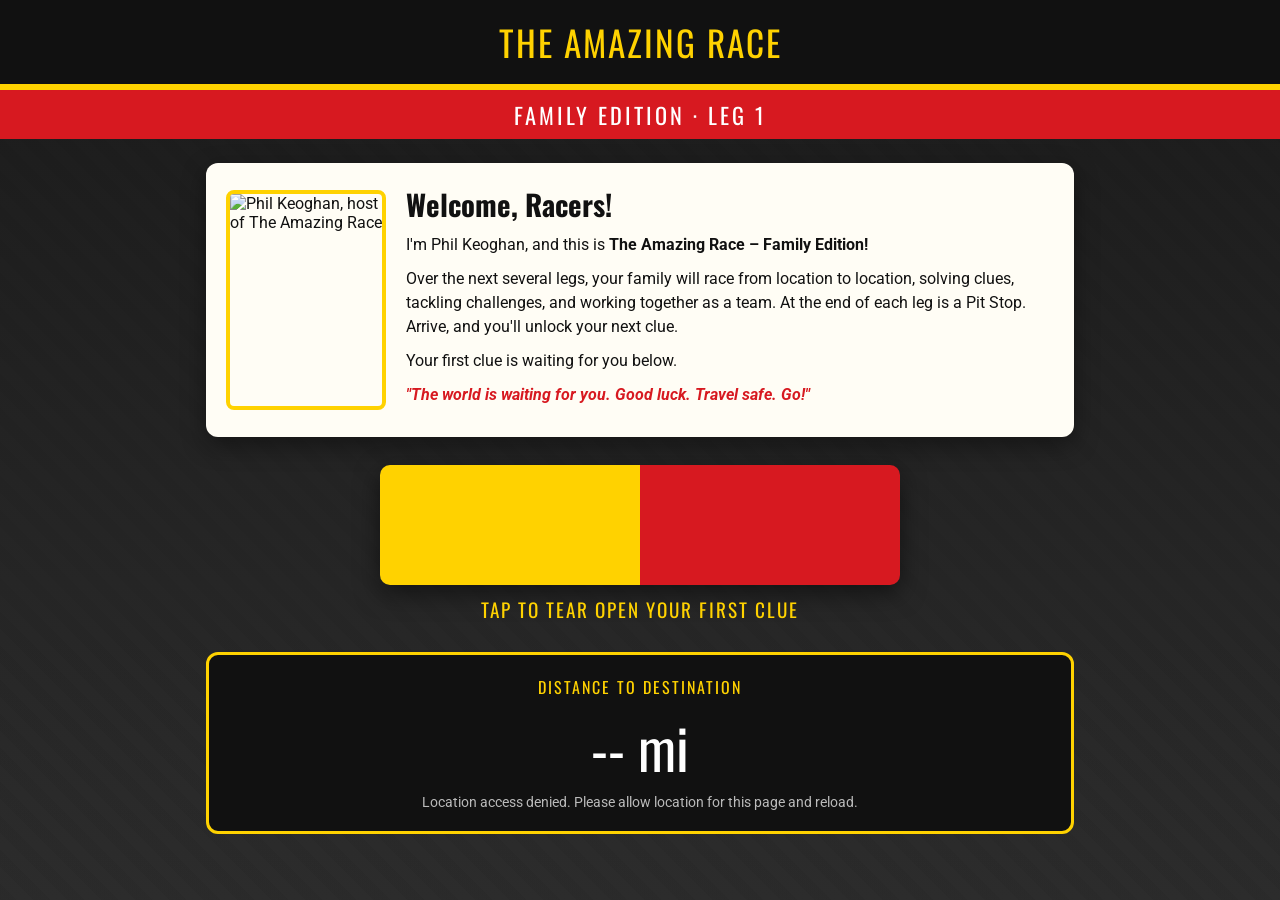
==== index.html @ 11223fad "Add Amazing Race Family Edition Leg 1 page Co-Authored-By: Claude Opus 5.5 <noreply@anthropic.com>" ====
<!DOCTYPE html>
<html lang="en">
<head>
  <meta charset="UTF-8" />
  <meta name="viewport" content="width=device-width, initial-scale=1.0" />
  <title>The Amazing Race – Family Edition | Leg 1</title>
  <link href="https://fonts.googleapis.com/css2?family=Oswald:wght@500;700&family=Roboto:wght@400;700&display=swap" rel="stylesheet" />
  <style>
    :root {
      --race-yellow: #ffd200;
      --race-red: #d71920;
      --race-black: #111;
      --paper: #fffdf5;
    }
    * { box-sizing: border-box; }
    body {
      margin: 0;
      font-family: "Roboto", sans-serif;
      color: var(--race-black);
      background:
        repeating-linear-gradient(45deg, rgba(0,0,0,.04) 0 12px, transparent 12px 24px),
        linear-gradient(180deg, #1b1b1b 0%, #2c2c2c 100%);
      min-height: 100vh;
    }
    header {
      background: var(--race-black);
      border-bottom: 6px solid var(--race-yellow);
      text-align: center;
      padding: 16px;
    }
    header img.logo { max-width: 320px; width: 80%; height: auto; }
    header .fallback-title {
      font-family: "Oswald", sans-serif;
      color: var(--race-yellow);
      font-size: 2.2rem;
      letter-spacing: 2px;
      text-transform: uppercase;
    }
    .leg-banner {
      background: var(--race-red);
      color: #fff;
      font-family: "Oswald", sans-serif;
      text-align: center;
      font-size: 1.4rem;
      letter-spacing: 3px;
      padding: 8px;
      text-transform: uppercase;
    }
    main {
      max-width: 900px;
      margin: 0 auto;
      padding: 24px 16px 48px;
    }

    /* Phil's welcome */
    .host {
      display: flex;
      gap: 20px;
      align-items: center;
      background: var(--paper);
      border-radius: 12px;
      padding: 20px;
      box-shadow: 0 8px 24px rgba(0,0,0,.4);
    }
    .host img {
      width: 160px;
      height: 220px;
      object-fit: cover;
      object-position: top;
      border-radius: 8px;
      border: 4px solid var(--race-yellow);
      flex-shrink: 0;
    }
    .host h2 {
      font-family: "Oswald", sans-serif;
      margin: 0 0 8px;
      font-size: 1.8rem;
    }
    .host p { margin: 0 0 10px; line-height: 1.5; }
    .host .quote { font-style: italic; font-weight: 700; color: var(--race-red); }

    /* Route Info clue envelope */
    .clue-wrap { margin-top: 28px; text-align: center; }
    .envelope {
      cursor: pointer;
      border: none;
      width: 100%;
      max-width: 520px;
      padding: 0;
      background: none;
    }
    .envelope-inner {
      display: flex;
      height: 120px;
      border-radius: 10px;
      overflow: hidden;
      box-shadow: 0 8px 24px rgba(0,0,0,.5);
      transition: transform .2s;
    }
    .envelope:hover .envelope-inner { transform: scale(1.03); }
    .envelope .half-yellow { flex: 1; background: var(--race-yellow); }
    .envelope .half-red { flex: 1; background: var(--race-red); }
    .envelope-label {
      margin-top: 10px;
      font-family: "Oswald", sans-serif;
      color: var(--race-yellow);
      font-size: 1.2rem;
      letter-spacing: 2px;
      text-transform: uppercase;
    }

    .clue-card {
      display: none;
      max-width: 620px;
      margin: 0 auto;
      background: var(--paper);
      border-radius: 10px;
      overflow: hidden;
      box-shadow: 0 8px 24px rgba(0,0,0,.5);
      text-align: left;
      animation: pop .4s ease-out;
    }
    .clue-card.open { display: block; }
    @keyframes pop { from { transform: scale(.85); opacity: 0; } to { transform: scale(1); opacity: 1; } }
    .clue-card .clue-header {
      display: flex;
      font-family: "Oswald", sans-serif;
      text-transform: uppercase;
      letter-spacing: 2px;
    }
    .clue-card .clue-header span { flex: 1; padding: 10px; text-align: center; font-size: 1.3rem; }
    .clue-card .clue-header .y { background: var(--race-yellow); }
    .clue-card .clue-header .r { background: var(--race-red); color: #fff; }
    .clue-card .clue-body { padding: 20px 24px; line-height: 1.6; }
    .clue-card h3 {
      font-family: "Oswald", sans-serif;
      font-size: 1.6rem;
      margin: 0 0 10px;
    }
    .map-link {
      display: inline-block;
      margin-top: 6px;
      color: var(--race-red);
      font-weight: 700;
    }

    /* Distance tracker */
    .tracker {
      margin-top: 28px;
      background: var(--race-black);
      border: 3px solid var(--race-yellow);
      border-radius: 12px;
      padding: 20px;
      text-align: center;
      color: #fff;
    }
    .tracker .label {
      font-family: "Oswald", sans-serif;
      text-transform: uppercase;
      letter-spacing: 2px;
      color: var(--race-yellow);
    }
    .tracker .distance {
      font-family: "Oswald", sans-serif;
      font-size: 3.5rem;
      margin: 6px 0;
    }
    .tracker .status { font-size: .9rem; color: #bbb; min-height: 1.2em; }

    /* Pit stop / advance button */
    .advance {
      display: none;
      margin: 24px auto 0;
      padding: 18px 36px;
      font-family: "Oswald", sans-serif;
      font-size: 1.6rem;
      letter-spacing: 2px;
      text-transform: uppercase;
      color: var(--race-black);
      background: var(--race-yellow);
      border: 4px solid var(--race-red);
      border-radius: 12px;
      cursor: pointer;
      text-decoration: none;
      animation: pulse 1.2s infinite;
    }
    .advance.show { display: inline-block; }
    @keyframes pulse {
      0%, 100% { box-shadow: 0 0 0 0 rgba(255,210,0,.7); }
      50% { box-shadow: 0 0 0 16px rgba(255,210,0,0); }
    }

    @media (max-width: 560px) {
      .host { flex-direction: column; text-align: center; }
      .tracker .distance { font-size: 2.6rem; }
    }
  </style>
</head>
<body>
  <header>
    <img class="logo"
         src="https://encrypted-tbn0.gstatic.com/images?q=tbn:ANd9GcROOZFzi4L2o4LaXiamn91scJF-pQkm7ZmxfQmoXFjx-w&s"
         alt="The Amazing Race"
         onerror="this.outerHTML='<div class=&quot;fallback-title&quot;>The Amazing Race</div>'" />
  </header>
  <div class="leg-banner">Family Edition &middot; Leg 1</div>

  <main>
    <section class="host">
      <img src="https://m.media-amazon.com/images/M/MV5BMTg1OTgyNzA1M15BMl5BanBnXkFtZTcwNDA1NDUzOA@@._V1_.jpg"
           alt="Phil Keoghan, host of The Amazing Race" />
      <div>
        <h2>Welcome, Racers!</h2>
        <p>I'm Phil Keoghan, and this is <strong>The Amazing Race &ndash; Family Edition!</strong></p>
        <p>Over the next several legs, your family will race from location to location,
           solving clues, tackling challenges, and working together as a team.
           At the end of each leg is a Pit Stop. Arrive, and you'll unlock your next clue.</p>
        <p>Your first clue is waiting for you below.</p>
        <p class="quote">"The world is waiting for you. Good luck. Travel safe. Go!"</p>
      </div>
    </section>

    <section class="clue-wrap">
      <button class="envelope" id="envelope" aria-label="Open your first clue">
        <div class="envelope-inner">
          <div class="half-yellow"></div>
          <div class="half-red"></div>
        </div>
        <div class="envelope-label">Tap to tear open your first clue</div>
      </button>

      <div class="clue-card" id="clueCard">
        <div class="clue-header"><span class="y">Route</span><span class="r">Info</span></div>
        <div class="clue-body">
          <h3>Travel to your first destination!</h3>
          <p>Racers, make your way to the location marked on your map.
             Watch the distance tracker below. It updates as you get closer.</p>
          <p>When you are within <strong>1/10 of a mile</strong>, a button will appear.
             Tap it to check in and receive your next clue.</p>
          <p><strong>Destination:</strong> <span id="targetCoords"></span></p>
          <a class="map-link" id="mapLink" target="_blank" rel="noopener">&#128205; Open destination in Maps</a>
        </div>
      </div>
    </section>

    <section class="tracker">
      <div class="label">Distance to Destination</div>
      <div class="distance" id="distance">-- mi</div>
      <div class="status" id="status">Waiting for your location&hellip;</div>
      <a class="advance" id="advanceBtn">You've Arrived! Get Next Clue &rarr;</a>
    </section>
  </main>

  <script>
    // ===== Race settings =====
    const TARGET = { lat: 40.15559126215287, lon: -105.11643910881327 };
    const ARRIVAL_RADIUS_MILES = 0.1;
    const NEXT_LEG_URL = "https://www.espn.com";
    const UPDATE_INTERVAL_MS = 5000;
    const SHOW_MAP_LINK = true;   // set false to make teams find it on their own
    // Add ?test=1 to the URL to simulate standing at the destination.
    const TEST_MODE = new URLSearchParams(location.search).has("test");
    // =========================

    const distanceEl = document.getElementById("distance");
    const statusEl = document.getElementById("status");
    const advanceBtn = document.getElementById("advanceBtn");
    const mapLink = document.getElementById("mapLink");

    advanceBtn.href = NEXT_LEG_URL;
    document.getElementById("targetCoords").textContent = `${TARGET.lat.toFixed(5)}, ${TARGET.lon.toFixed(5)}`;
    if (SHOW_MAP_LINK) {
      mapLink.href = `https://www.google.com/maps/search/?api=1&query=${TARGET.lat},${TARGET.lon}`;
    } else {
      mapLink.remove();
    }

    document.getElementById("envelope").addEventListener("click", (e) => {
      e.currentTarget.style.display = "none";
      document.getElementById("clueCard").classList.add("open");
    });

    // Great-circle distance in miles (haversine formula)
    function distanceMiles(lat1, lon1, lat2, lon2) {
      const R = 3958.8; // Earth radius in miles
      const toRad = (d) => (d * Math.PI) / 180;
      const dLat = toRad(lat2 - lat1);
      const dLon = toRad(lon2 - lon1);
      const a = Math.sin(dLat / 2) ** 2 +
                Math.cos(toRad(lat1)) * Math.cos(toRad(lat2)) * Math.sin(dLon / 2) ** 2;
      return 2 * R * Math.asin(Math.sqrt(a));
    }

    function showDistance(miles) {
      distanceEl.textContent = miles < 10 ? `${miles.toFixed(2)} mi` : `${miles.toFixed(1)} mi`;
      statusEl.textContent = `Last updated ${new Date().toLocaleTimeString()}`;
      advanceBtn.classList.toggle("show", miles <= ARRIVAL_RADIUS_MILES);
    }

    function update() {
      if (TEST_MODE) {
        showDistance(0.05);
        statusEl.textContent += " (test mode)";
        return;
      }
      navigator.geolocation.getCurrentPosition(
        (pos) => showDistance(distanceMiles(pos.coords.latitude, pos.coords.longitude, TARGET.lat, TARGET.lon)),
        (err) => {
          statusEl.textContent = err.code === err.PERMISSION_DENIED
            ? "Location access denied. Please allow location for this page and reload."
            : "Unable to get your location. Retrying…";
        },
        { enableHighAccuracy: true, maximumAge: 0, timeout: 10000 }
      );
    }

    if (!TEST_MODE && !("geolocation" in navigator)) {
      statusEl.textContent = "Your browser doesn't support location tracking.";
    } else {
      update();
      setInterval(update, UPDATE_INTERVAL_MS);
    }
  </script>
</body>
</html>
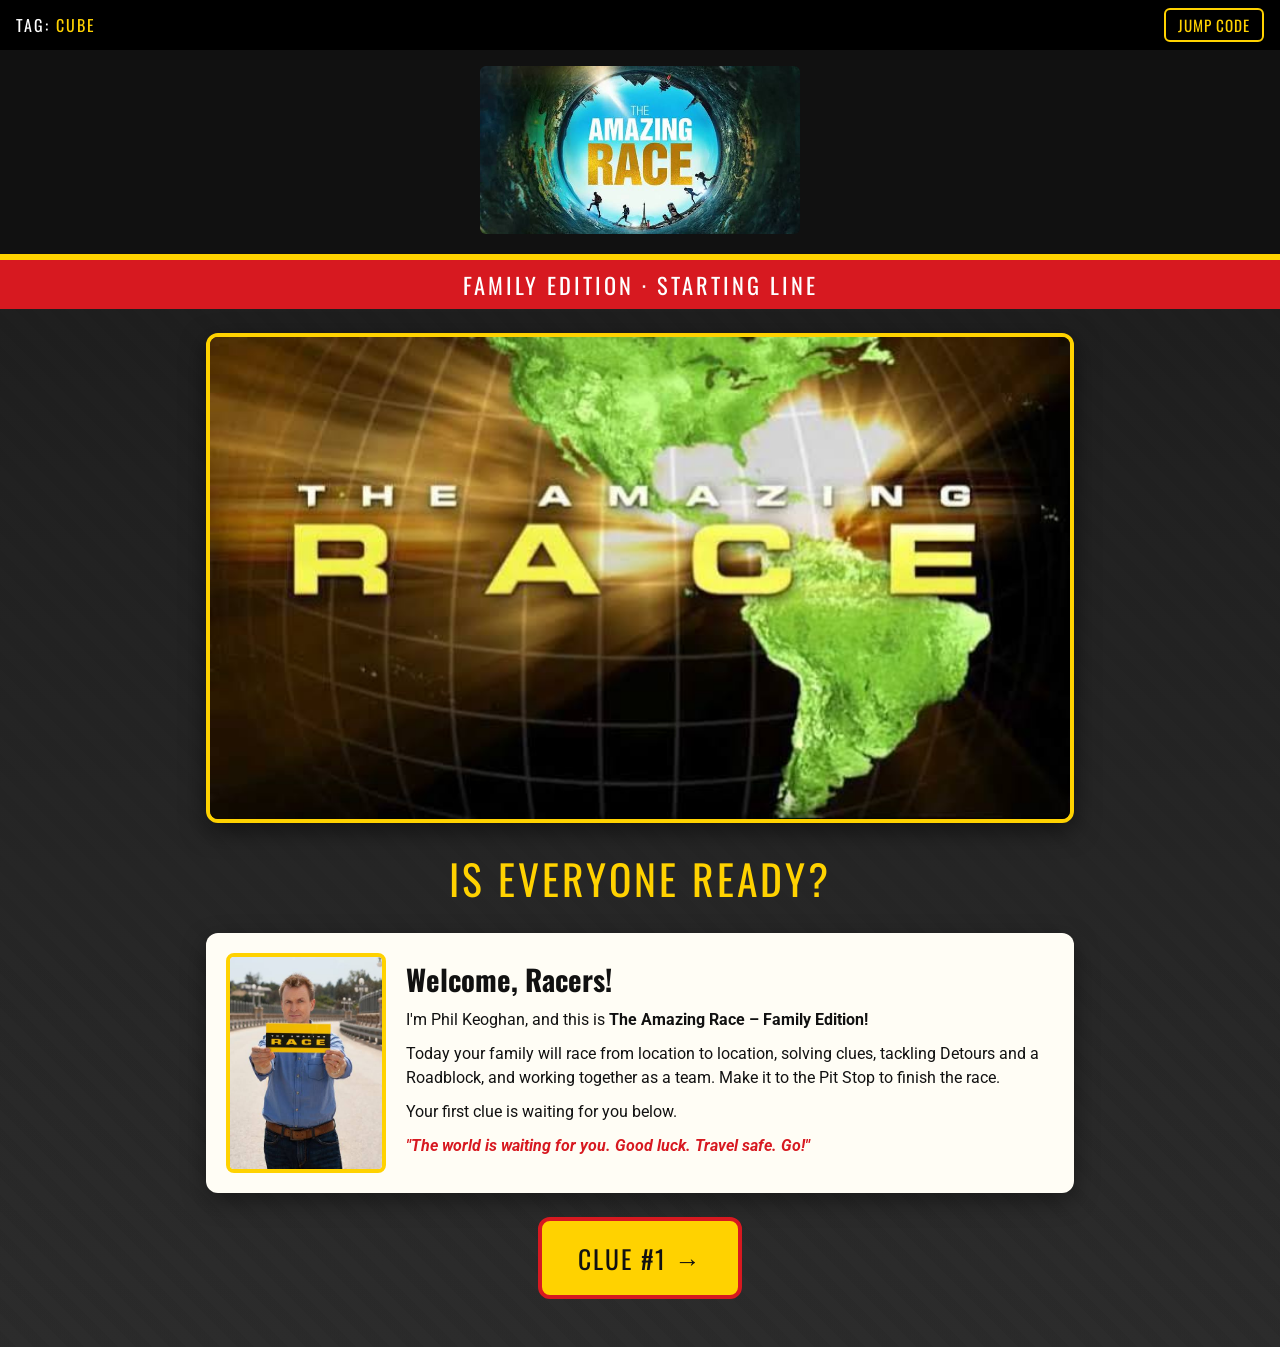
==== commit 7b612c0b: "Build full race: Starting Line, 4 clues, 2 detours, roadblock, pit stop Shared race.css/race.js with" ====
--- a/index.html
+++ b/index.html
@@ -3,323 +3,40 @@
 <head>
   <meta charset="UTF-8" />
   <meta name="viewport" content="width=device-width, initial-scale=1.0" />
-  <title>The Amazing Race – Family Edition | Leg 1</title>
+  <title>The Amazing Race – Family Edition | Starting Line</title>
   <link href="https://fonts.googleapis.com/css2?family=Oswald:wght@500;700&family=Roboto:wght@400;700&display=swap" rel="stylesheet" />
-  <style>
-    :root {
-      --race-yellow: #ffd200;
-      --race-red: #d71920;
-      --race-black: #111;
-      --paper: #fffdf5;
-    }
-    * { box-sizing: border-box; }
-    body {
-      margin: 0;
-      font-family: "Roboto", sans-serif;
-      color: var(--race-black);
-      background:
-        repeating-linear-gradient(45deg, rgba(0,0,0,.04) 0 12px, transparent 12px 24px),
-        linear-gradient(180deg, #1b1b1b 0%, #2c2c2c 100%);
-      min-height: 100vh;
-    }
-    header {
-      background: var(--race-black);
-      border-bottom: 6px solid var(--race-yellow);
-      text-align: center;
-      padding: 16px;
-    }
-    header img.logo { max-width: 320px; width: 80%; height: auto; }
-    header .fallback-title {
-      font-family: "Oswald", sans-serif;
-      color: var(--race-yellow);
-      font-size: 2.2rem;
-      letter-spacing: 2px;
-      text-transform: uppercase;
-    }
-    .leg-banner {
-      background: var(--race-red);
-      color: #fff;
-      font-family: "Oswald", sans-serif;
-      text-align: center;
-      font-size: 1.4rem;
-      letter-spacing: 3px;
-      padding: 8px;
-      text-transform: uppercase;
-    }
-    main {
-      max-width: 900px;
-      margin: 0 auto;
-      padding: 24px 16px 48px;
-    }
+  <link rel="stylesheet" href="race.css" />
+  <script src="race.js"></script>
+</head>
+<body data-tag="cube" data-banner="Starting Line">
+  <main>
+    <img class="hero" src="images/imeg4.jpeg" alt="The Amazing Race" />
 
-    /* Phil's welcome */
-    .host {
-      display: flex;
-      gap: 20px;
-      align-items: center;
-      background: var(--paper);
-      border-radius: 12px;
-      padding: 20px;
-      box-shadow: 0 8px 24px rgba(0,0,0,.4);
-    }
-    .host img {
-      width: 160px;
-      height: 220px;
-      object-fit: cover;
-      object-position: top;
-      border-radius: 8px;
-      border: 4px solid var(--race-yellow);
-      flex-shrink: 0;
-    }
-    .host h2 {
-      font-family: "Oswald", sans-serif;
-      margin: 0 0 8px;
-      font-size: 1.8rem;
-    }
-    .host p { margin: 0 0 10px; line-height: 1.5; }
-    .host .quote { font-style: italic; font-weight: 700; color: var(--race-red); }
+    <p class="big-line">Is everyone ready?</p>
 
-    /* Route Info clue envelope */
-    .clue-wrap { margin-top: 28px; text-align: center; }
-    .envelope {
-      cursor: pointer;
-      border: none;
-      width: 100%;
-      max-width: 520px;
-      padding: 0;
-      background: none;
-    }
-    .envelope-inner {
-      display: flex;
-      height: 120px;
-      border-radius: 10px;
-      overflow: hidden;
-      box-shadow: 0 8px 24px rgba(0,0,0,.5);
-      transition: transform .2s;
-    }
-    .envelope:hover .envelope-inner { transform: scale(1.03); }
-    .envelope .half-yellow { flex: 1; background: var(--race-yellow); }
-    .envelope .half-red { flex: 1; background: var(--race-red); }
-    .envelope-label {
-      margin-top: 10px;
-      font-family: "Oswald", sans-serif;
-      color: var(--race-yellow);
-      font-size: 1.2rem;
-      letter-spacing: 2px;
-      text-transform: uppercase;
-    }
-
-    .clue-card {
-      display: none;
-      max-width: 620px;
-      margin: 0 auto;
-      background: var(--paper);
-      border-radius: 10px;
-      overflow: hidden;
-      box-shadow: 0 8px 24px rgba(0,0,0,.5);
-      text-align: left;
-      animation: pop .4s ease-out;
-    }
-    .clue-card.open { display: block; }
-    @keyframes pop { from { transform: scale(.85); opacity: 0; } to { transform: scale(1); opacity: 1; } }
-    .clue-card .clue-header {
-      display: flex;
-      font-family: "Oswald", sans-serif;
-      text-transform: uppercase;
-      letter-spacing: 2px;
-    }
-    .clue-card .clue-header span { flex: 1; padding: 10px; text-align: center; font-size: 1.3rem; }
-    .clue-card .clue-header .y { background: var(--race-yellow); }
-    .clue-card .clue-header .r { background: var(--race-red); color: #fff; }
-    .clue-card .clue-body { padding: 20px 24px; line-height: 1.6; }
-    .clue-card h3 {
-      font-family: "Oswald", sans-serif;
-      font-size: 1.6rem;
-      margin: 0 0 10px;
-    }
-    .map-link {
-      display: inline-block;
-      margin-top: 6px;
-      color: var(--race-red);
-      font-weight: 700;
-    }
-
-    /* Distance tracker */
-    .tracker {
-      margin-top: 28px;
-      background: var(--race-black);
-      border: 3px solid var(--race-yellow);
-      border-radius: 12px;
-      padding: 20px;
-      text-align: center;
-      color: #fff;
-    }
-    .tracker .label {
-      font-family: "Oswald", sans-serif;
-      text-transform: uppercase;
-      letter-spacing: 2px;
-      color: var(--race-yellow);
-    }
-    .tracker .distance {
-      font-family: "Oswald", sans-serif;
-      font-size: 3.5rem;
-      margin: 6px 0;
-    }
-    .tracker .status { font-size: .9rem; color: #bbb; min-height: 1.2em; }
-
-    /* Pit stop / advance button */
-    .advance {
-      display: none;
-      margin: 24px auto 0;
-      padding: 18px 36px;
-      font-family: "Oswald", sans-serif;
-      font-size: 1.6rem;
-      letter-spacing: 2px;
-      text-transform: uppercase;
-      color: var(--race-black);
-      background: var(--race-yellow);
-      border: 4px solid var(--race-red);
-      border-radius: 12px;
-      cursor: pointer;
-      text-decoration: none;
-      animation: pulse 1.2s infinite;
-    }
-    .advance.show { display: inline-block; }
-    @keyframes pulse {
-      0%, 100% { box-shadow: 0 0 0 0 rgba(255,210,0,.7); }
-      50% { box-shadow: 0 0 0 16px rgba(255,210,0,0); }
-    }
-
-    @media (max-width: 560px) {
-      .host { flex-direction: column; text-align: center; }
-      .tracker .distance { font-size: 2.6rem; }
-    }
-  </style>
-</head>
-<body>
-  <header>
-    <img class="logo"
-         src="https://encrypted-tbn0.gstatic.com/images?q=tbn:ANd9GcROOZFzi4L2o4LaXiamn91scJF-pQkm7ZmxfQmoXFjx-w&s"
-         alt="The Amazing Race"
-         onerror="this.outerHTML='<div class=&quot;fallback-title&quot;>The Amazing Race</div>'" />
-  </header>
-  <div class="leg-banner">Family Edition &middot; Leg 1</div>
-
-  <main>
     <section class="host">
-      <img src="https://m.media-amazon.com/images/M/MV5BMTg1OTgyNzA1M15BMl5BanBnXkFtZTcwNDA1NDUzOA@@._V1_.jpg"
-           alt="Phil Keoghan, host of The Amazing Race" />
+      <img src="images/images.jpeg" alt="Phil Keoghan holding a Route Info clue" />
       <div>
         <h2>Welcome, Racers!</h2>
         <p>I'm Phil Keoghan, and this is <strong>The Amazing Race &ndash; Family Edition!</strong></p>
-        <p>Over the next several legs, your family will race from location to location,
-           solving clues, tackling challenges, and working together as a team.
-           At the end of each leg is a Pit Stop. Arrive, and you'll unlock your next clue.</p>
+        <p>Today your family will race from location to location, solving clues,
+           tackling Detours and a Roadblock, and working together as a team.
+           Make it to the Pit Stop to finish the race.</p>
         <p>Your first clue is waiting for you below.</p>
         <p class="quote">"The world is waiting for you. Good luck. Travel safe. Go!"</p>
       </div>
     </section>
 
-    <section class="clue-wrap">
-      <button class="envelope" id="envelope" aria-label="Open your first clue">
-        <div class="envelope-inner">
-          <div class="half-yellow"></div>
-          <div class="half-red"></div>
-        </div>
-        <div class="envelope-label">Tap to tear open your first clue</div>
-      </button>
-
-      <div class="clue-card" id="clueCard">
-        <div class="clue-header"><span class="y">Route</span><span class="r">Info</span></div>
-        <div class="clue-body">
-          <h3>Travel to your first destination!</h3>
-          <p>Racers, make your way to the location marked on your map.
-             Watch the distance tracker below. It updates as you get closer.</p>
-          <p>When you are within <strong>1/10 of a mile</strong>, a button will appear.
-             Tap it to check in and receive your next clue.</p>
-          <p><strong>Destination:</strong> <span id="targetCoords"></span></p>
-          <a class="map-link" id="mapLink" target="_blank" rel="noopener">&#128205; Open destination in Maps</a>
-        </div>
-      </div>
-    </section>
-
-    <section class="tracker">
-      <div class="label">Distance to Destination</div>
-      <div class="distance" id="distance">-- mi</div>
-      <div class="status" id="status">Waiting for your location&hellip;</div>
-      <a class="advance" id="advanceBtn">You've Arrived! Get Next Clue &rarr;</a>
-    </section>
+    <div class="center">
+      <a class="advance show" id="startBtn">Clue #1 &rarr;</a>
+    </div>
   </main>
 
   <script>
-    // ===== Race settings =====
-    const TARGET = { lat: 40.15559126215287, lon: -105.11643910881327 };
-    const ARRIVAL_RADIUS_MILES = 0.1;
-    const NEXT_LEG_URL = "https://www.espn.com";
-    const UPDATE_INTERVAL_MS = 5000;
-    const SHOW_MAP_LINK = true;   // set false to make teams find it on their own
-    // Add ?test=1 to the URL to simulate standing at the destination.
-    const TEST_MODE = new URLSearchParams(location.search).has("test");
-    // =========================
-
-    const distanceEl = document.getElementById("distance");
-    const statusEl = document.getElementById("status");
-    const advanceBtn = document.getElementById("advanceBtn");
-    const mapLink = document.getElementById("mapLink");
-
-    advanceBtn.href = NEXT_LEG_URL;
-    document.getElementById("targetCoords").textContent = `${TARGET.lat.toFixed(5)}, ${TARGET.lon.toFixed(5)}`;
-    if (SHOW_MAP_LINK) {
-      mapLink.href = `https://www.google.com/maps/search/?api=1&query=${TARGET.lat},${TARGET.lon}`;
-    } else {
-      mapLink.remove();
-    }
-
-    document.getElementById("envelope").addEventListener("click", (e) => {
-      e.currentTarget.style.display = "none";
-      document.getElementById("clueCard").classList.add("open");
-    });
-
-    // Great-circle distance in miles (haversine formula)
-    function distanceMiles(lat1, lon1, lat2, lon2) {
-      const R = 3958.8; // Earth radius in miles
-      const toRad = (d) => (d * Math.PI) / 180;
-      const dLat = toRad(lat2 - lat1);
-      const dLon = toRad(lon2 - lon1);
-      const a = Math.sin(dLat / 2) ** 2 +
-                Math.cos(toRad(lat1)) * Math.cos(toRad(lat2)) * Math.sin(dLon / 2) ** 2;
-      return 2 * R * Math.asin(Math.sqrt(a));
-    }
-
-    function showDistance(miles) {
-      distanceEl.textContent = miles < 10 ? `${miles.toFixed(2)} mi` : `${miles.toFixed(1)} mi`;
-      statusEl.textContent = `Last updated ${new Date().toLocaleTimeString()}`;
-      advanceBtn.classList.toggle("show", miles <= ARRIVAL_RADIUS_MILES);
-    }
-
-    function update() {
-      if (TEST_MODE) {
-        showDistance(0.05);
-        statusEl.textContent += " (test mode)";
-        return;
-      }
-      navigator.geolocation.getCurrentPosition(
-        (pos) => showDistance(distanceMiles(pos.coords.latitude, pos.coords.longitude, TARGET.lat, TARGET.lon)),
-        (err) => {
-          statusEl.textContent = err.code === err.PERMISSION_DENIED
-            ? "Location access denied. Please allow location for this page and reload."
-            : "Unable to get your location. Retrying…";
-        },
-        { enableHighAccuracy: true, maximumAge: 0, timeout: 10000 }
-      );
-    }
-
-    if (!TEST_MODE && !("geolocation" in navigator)) {
-      statusEl.textContent = "Your browser doesn't support location tracking.";
-    } else {
-      update();
-      setInterval(update, UPDATE_INTERVAL_MS);
-    }
+    // ===== Leg settings =====
+    const NEXT_LEG_URL = raceLink("puppy.html");
+    // ========================
+    document.getElementById("startBtn").href = NEXT_LEG_URL;
   </script>
 </body>
 </html>
--- a/race.css
+++ b/race.css
@@ -0,0 +1,367 @@
+/* Shared styles for every page of The Amazing Race – Family Edition. */
+:root {
+  --race-yellow: #ffd200;
+  --race-red: #d71920;
+  --race-black: #111;
+  --paper: #fffdf5;
+}
+* { box-sizing: border-box; }
+body {
+  margin: 0;
+  font-family: "Roboto", sans-serif;
+  color: var(--race-black);
+  background:
+    repeating-linear-gradient(45deg, rgba(0,0,0,.04) 0 12px, transparent 12px 24px),
+    linear-gradient(180deg, #1b1b1b 0%, #2c2c2c 100%);
+  min-height: 100vh;
+}
+
+/* Tag bar + Jump Code */
+.tag-bar {
+  display: flex;
+  justify-content: space-between;
+  align-items: center;
+  gap: 12px;
+  background: #000;
+  color: #fff;
+  padding: 8px 16px;
+  font-family: "Oswald", sans-serif;
+  letter-spacing: 2px;
+  text-transform: uppercase;
+}
+.tag-bar .tag-name { color: var(--race-yellow); }
+.jump-btn {
+  font-family: "Oswald", sans-serif;
+  font-size: .95rem;
+  letter-spacing: 1px;
+  text-transform: uppercase;
+  color: var(--race-yellow);
+  background: transparent;
+  border: 2px solid var(--race-yellow);
+  border-radius: 6px;
+  padding: 4px 12px;
+  cursor: pointer;
+}
+dialog.jump {
+  width: 90%;
+  max-width: 360px;
+  padding: 0;
+  border: 4px solid var(--race-yellow);
+  border-radius: 12px;
+  background: var(--paper);
+}
+dialog.jump::backdrop { background: rgba(0,0,0,.75); }
+dialog.jump form { padding: 20px; }
+dialog.jump h2 {
+  font-family: "Oswald", sans-serif;
+  text-transform: uppercase;
+  letter-spacing: 2px;
+  margin: 0 0 6px;
+}
+dialog.jump p { margin: 0 0 12px; }
+.dialog-buttons { display: flex; gap: 10px; justify-content: flex-end; }
+.dialog-buttons button {
+  font-family: "Oswald", sans-serif;
+  font-size: 1.1rem;
+  letter-spacing: 1px;
+  text-transform: uppercase;
+  padding: 8px 18px;
+  border-radius: 8px;
+  border: 2px solid var(--race-black);
+  background: #fff;
+  cursor: pointer;
+}
+.dialog-buttons button[type="submit"] { background: var(--race-yellow); border-color: var(--race-red); }
+
+header {
+  background: var(--race-black);
+  border-bottom: 6px solid var(--race-yellow);
+  text-align: center;
+  padding: 16px;
+}
+header img.logo { max-width: 320px; width: 80%; height: auto; border-radius: 6px; }
+header .fallback-title {
+  font-family: "Oswald", sans-serif;
+  color: var(--race-yellow);
+  font-size: 2.2rem;
+  letter-spacing: 2px;
+  text-transform: uppercase;
+}
+.leg-banner {
+  background: var(--race-red);
+  color: #fff;
+  font-family: "Oswald", sans-serif;
+  text-align: center;
+  font-size: 1.4rem;
+  letter-spacing: 3px;
+  padding: 8px;
+  text-transform: uppercase;
+}
+main {
+  max-width: 900px;
+  margin: 0 auto;
+  padding: 24px 16px 48px;
+}
+
+/* Starting Line / Pit Stop hero image */
+.hero {
+  display: block;
+  width: 100%;
+  border-radius: 12px;
+  border: 4px solid var(--race-yellow);
+  box-shadow: 0 8px 24px rgba(0,0,0,.5);
+  margin-bottom: 24px;
+}
+.big-line {
+  font-family: "Oswald", sans-serif;
+  color: var(--race-yellow);
+  text-align: center;
+  text-transform: uppercase;
+  letter-spacing: 3px;
+  font-size: 2.6rem;
+  margin: 0 0 24px;
+}
+
+/* Phil's welcome */
+.host {
+  display: flex;
+  gap: 20px;
+  align-items: center;
+  background: var(--paper);
+  border-radius: 12px;
+  padding: 20px;
+  box-shadow: 0 8px 24px rgba(0,0,0,.4);
+}
+.host img {
+  width: 160px;
+  height: 220px;
+  object-fit: cover;
+  object-position: top;
+  border-radius: 8px;
+  border: 4px solid var(--race-yellow);
+  flex-shrink: 0;
+}
+.host h2 {
+  font-family: "Oswald", sans-serif;
+  margin: 0 0 8px;
+  font-size: 1.8rem;
+}
+.host p { margin: 0 0 10px; line-height: 1.5; }
+.host .quote { font-style: italic; font-weight: 700; color: var(--race-red); }
+
+/* Route Info clue envelope */
+.clue-wrap { margin-top: 28px; text-align: center; }
+.envelope {
+  cursor: pointer;
+  border: none;
+  width: 100%;
+  max-width: 520px;
+  padding: 0;
+  background: none;
+}
+.envelope-inner {
+  display: flex;
+  height: 120px;
+  border-radius: 10px;
+  overflow: hidden;
+  box-shadow: 0 8px 24px rgba(0,0,0,.5);
+  transition: transform .2s;
+}
+.envelope:hover .envelope-inner { transform: scale(1.03); }
+.envelope .half-yellow { flex: 1; background: var(--race-yellow); }
+.envelope .half-red { flex: 1; background: var(--race-red); }
+.envelope-label {
+  margin-top: 10px;
+  font-family: "Oswald", sans-serif;
+  color: var(--race-yellow);
+  font-size: 1.2rem;
+  letter-spacing: 2px;
+  text-transform: uppercase;
+}
+
+.clue-card {
+  display: none;
+  max-width: 620px;
+  margin: 0 auto;
+  background: var(--paper);
+  border-radius: 10px;
+  overflow: hidden;
+  box-shadow: 0 8px 24px rgba(0,0,0,.5);
+  text-align: left;
+  animation: pop .4s ease-out;
+}
+.clue-card.open { display: block; }
+@keyframes pop { from { transform: scale(.85); opacity: 0; } to { transform: scale(1); opacity: 1; } }
+.clue-card .clue-header {
+  display: flex;
+  font-family: "Oswald", sans-serif;
+  text-transform: uppercase;
+  letter-spacing: 2px;
+}
+.clue-card .clue-header span { flex: 1; padding: 10px; text-align: center; font-size: 1.3rem; }
+.clue-card .clue-header .y { background: var(--race-yellow); }
+.clue-card .clue-header .r { background: var(--race-red); color: #fff; }
+.clue-card .clue-header .b { background: var(--race-black); color: var(--race-yellow); }
+.clue-card .clue-body { padding: 20px 24px; line-height: 1.6; }
+.clue-card h3 {
+  font-family: "Oswald", sans-serif;
+  font-size: 1.6rem;
+  margin: 0 0 10px;
+}
+.clue-card h4 {
+  font-family: "Oswald", sans-serif;
+  text-transform: uppercase;
+  letter-spacing: 1px;
+  font-size: 1.2rem;
+  margin: 18px 0 6px;
+}
+.map-link {
+  display: inline-block;
+  margin-top: 6px;
+  color: var(--race-red);
+  font-weight: 700;
+}
+
+/* Detour options */
+.options {
+  display: grid;
+  grid-template-columns: 1fr 1fr;
+  gap: 12px;
+  margin: 10px 0;
+}
+.option {
+  border: 3px solid var(--race-black);
+  border-radius: 10px;
+  padding: 12px;
+  text-align: center;
+  background: #fff;
+}
+.option .option-name {
+  font-family: "Oswald", sans-serif;
+  font-size: 1.5rem;
+  text-transform: uppercase;
+  letter-spacing: 1px;
+  color: var(--race-red);
+}
+.option p { margin: 4px 0 0; }
+.book {
+  font-family: "Oswald", sans-serif;
+  font-size: 1.4rem;
+  text-align: center;
+  background: var(--race-yellow);
+  border-radius: 8px;
+  padding: 10px;
+  margin: 10px 0;
+}
+
+/* Distance tracker / code entry panel */
+.tracker {
+  margin-top: 28px;
+  background: var(--race-black);
+  border: 3px solid var(--race-yellow);
+  border-radius: 12px;
+  padding: 20px;
+  text-align: center;
+  color: #fff;
+}
+.tracker .label {
+  font-family: "Oswald", sans-serif;
+  text-transform: uppercase;
+  letter-spacing: 2px;
+  color: var(--race-yellow);
+}
+.tracker .distance {
+  font-family: "Oswald", sans-serif;
+  font-size: 3.5rem;
+  margin: 6px 0;
+}
+.tracker .status { font-size: .9rem; color: #bbb; min-height: 1.2em; }
+
+.code-form {
+  display: flex;
+  gap: 10px;
+  justify-content: center;
+  flex-wrap: wrap;
+  margin-top: 12px;
+}
+.code-input, #jumpInput {
+  font-family: "Oswald", sans-serif;
+  font-size: 1.4rem;
+  letter-spacing: 2px;
+  text-transform: uppercase;
+  text-align: center;
+  padding: 10px 14px;
+  border: 3px solid var(--race-yellow);
+  border-radius: 8px;
+  width: 100%;
+  max-width: 280px;
+}
+#jumpInput { max-width: none; margin-bottom: 8px; }
+.code-submit {
+  font-family: "Oswald", sans-serif;
+  font-size: 1.3rem;
+  letter-spacing: 2px;
+  text-transform: uppercase;
+  padding: 10px 22px;
+  color: #fff;
+  background: var(--race-red);
+  border: 3px solid var(--race-yellow);
+  border-radius: 8px;
+  cursor: pointer;
+}
+.form-msg { min-height: 1.4em; margin-top: 10px; font-weight: 700; }
+.form-msg.bad { color: var(--race-red); }
+.tracker .form-msg.bad { color: #ff6b6b; }
+.form-msg.good { color: var(--race-yellow); }
+
+/* Advance button */
+.advance {
+  display: none;
+  margin: 24px auto 0;
+  padding: 18px 36px;
+  font-family: "Oswald", sans-serif;
+  font-size: 1.6rem;
+  letter-spacing: 2px;
+  text-transform: uppercase;
+  color: var(--race-black);
+  background: var(--race-yellow);
+  border: 4px solid var(--race-red);
+  border-radius: 12px;
+  cursor: pointer;
+  text-decoration: none;
+  animation: pulse 1.2s infinite;
+}
+.advance.show { display: inline-block; }
+.center { text-align: center; }
+@keyframes pulse {
+  0%, 100% { box-shadow: 0 0 0 0 rgba(255,210,0,.7); }
+  50% { box-shadow: 0 0 0 16px rgba(255,210,0,0); }
+}
+
+/* Pit Stop mat */
+.mat {
+  margin: 0 auto 24px;
+  max-width: 520px;
+  display: flex;
+  border-radius: 12px;
+  overflow: hidden;
+  box-shadow: 0 8px 24px rgba(0,0,0,.5);
+  font-family: "Oswald", sans-serif;
+  text-transform: uppercase;
+  letter-spacing: 3px;
+  font-size: 2rem;
+}
+.mat span { flex: 1; padding: 22px 8px; text-align: center; }
+.mat .y { background: var(--race-yellow); }
+.mat .r { background: var(--race-red); color: #fff; }
+.journey { list-style: none; padding: 0; margin: 10px 0 0; }
+.journey li { padding: 4px 0; }
+.journey li::before { content: "\2714\FE0E  "; color: var(--race-red); font-weight: 700; }
+
+@media (max-width: 560px) {
+  .host { flex-direction: column; text-align: center; }
+  .tracker .distance { font-size: 2.6rem; }
+  .options { grid-template-columns: 1fr; }
+  .big-line { font-size: 2rem; }
+  .mat { font-size: 1.5rem; }
+}
